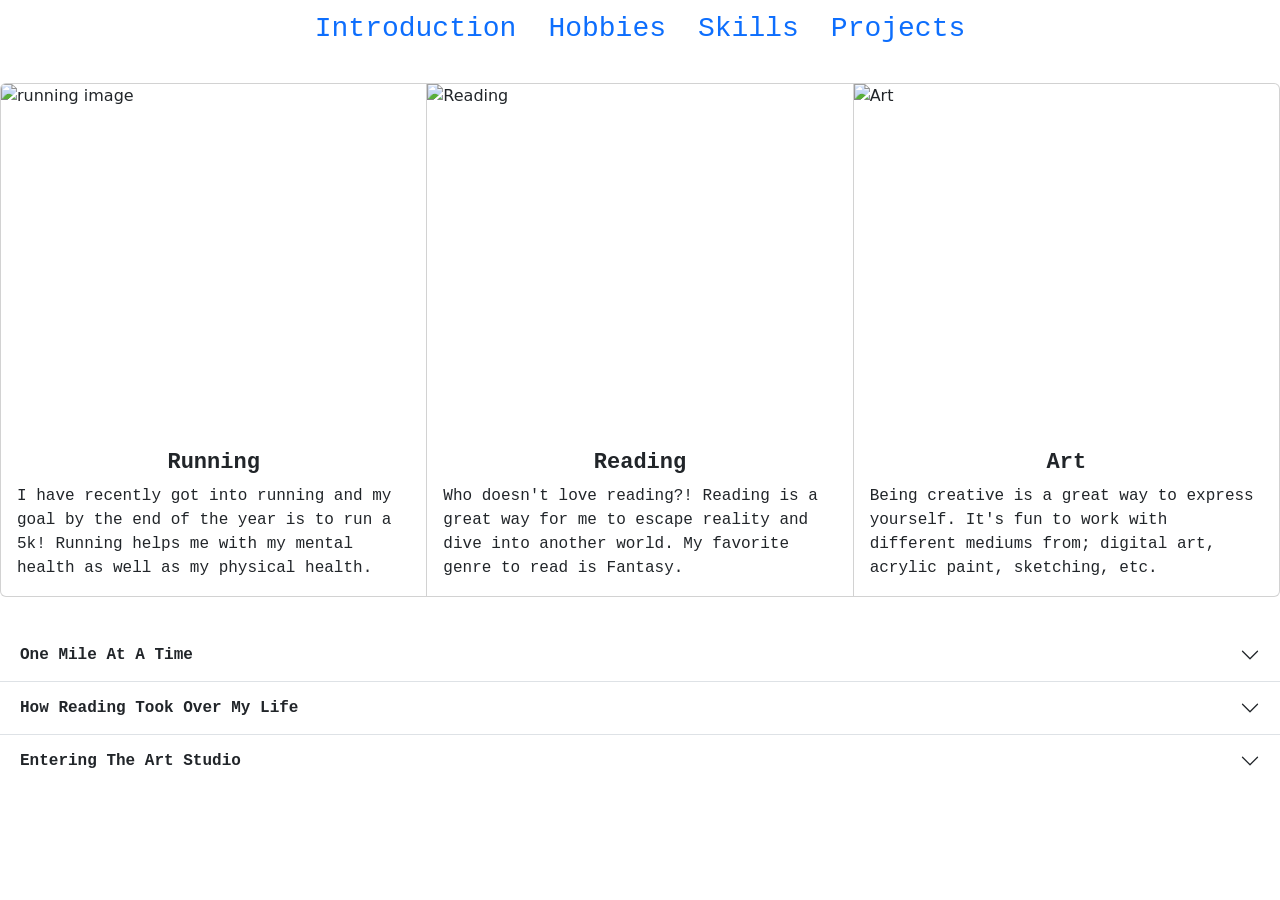
==== hobbies.html @ b494d74e "About Me Project First draft" ====
<!doctype html>
<html lang="en">
  <head>
    <meta charset="UTF-8" />
    <meta name="viewport" content="width=device-width, initial-scale=1.0" />
    <link rel="stylesheet" href="style.css" />
    <link
      href="https://cdn.jsdelivr.net/npm/bootstrap@5.3.8/dist/css/bootstrap.min.css"
      rel="stylesheet"
      integrity="sha384-sRIl4kxILFvY47J16cr9ZwB07vP4J8+LH7qKQnuqkuIAvNWLzeN8tE5YBujZqJLB"
      crossorigin="anonymous"
    />
  </head>
  <body>
    <!--Header that will be going on all pages-->
    <ul class="nav justify-content-center">
      <li class="nav-item">
        <a class="nav-link active" aria-current="page" href="index.html"
          >Introduction</a
        >
      </li>
      <li class="nav-item">
        <a class="nav-link" href="hobbies.html">Hobbies</a>
      </li>
      <li class="nav-item">
        <a class="nav-link" href="skills.html">Skills</a>
      </li>
      <li class="nav-item">
        <a class="nav-link" href="projects.html">Projects</a>
      </li>
    </ul>

    <!--Cards for different hobbies -->
    <div class="card-group">
      <div class="card">
        <img
          src="https://blog.ekosport.fr/wp-content/uploads/2023/04/top-chaussures-running.jpg"
          class="card-img-top"
          alt="running image"
        />
        <div class="card-body">
          <h5 class="card-title">Running</h5>
          <p class="card-text">
            I have recently got into running and my goal by the end of the year
            is to run a 5k! Running helps me with my mental health as well as my
            physical health.
          </p>
        </div>
      </div>
      <div class="card">
        <img
          src="https://images.stockcake.com/public/8/4/0/840903cf-7087-4ba6-b579-f9d855c4079d_large/cozy-reading-nook-stockcake.jpg"
          class="card-img-top"
          alt="Reading"
        />
        <div class="card-body">
          <h5 class="card-title">Reading</h5>
          <p class="card-text">
            Who doesn't love reading?! Reading is a great way for me to escape
            reality and dive into another world. My favorite genre to read is
            Fantasy.
          </p>
        </div>
      </div>
      <div class="card">
        <img
          src="https://www.cupore.fi/wp-content/uploads/2024/04/barbara-froes-yhsdub0hv1a-unsplash-2-scaled-aspect-ratio-920-560-1-scaled.jpg"
          class="card-img-top"
          alt="Art"
          class="card-img-top"
        />
        <div class="card-body">
          <h5 class="card-title">Art</h5>
          <p class="card-text">
            Being creative is a great way to express yourself. It's fun to work
            with different mediums from; digital art, acrylic paint, sketching,
            etc.
          </p>
        </div>
      </div>
    </div>

    <!--Accordion items that tell my story about how I got into each hobby-->
    <div class="accordion accordion-flush" id="accordionFlushExample">
      <div class="accordion-item">
        <h2 class="accordion-header">
          <button
            class="accordion-button collapsed"
            type="button"
            data-bs-toggle="collapse"
            data-bs-target="#flush-collapseOne"
            aria-expanded="false"
            aria-controls="flush-collapseOne"
          >
            <strong>One Mile At A Time</strong>
          </button>
        </h2>
        <div
          id="flush-collapseOne"
          class="accordion-collapse collapse"
          data-bs-parent="#accordionFlushExample"
        >
          <div class="accordion-body">
            Running for me has slowly started taking over my life. It started
            with my therapist wanting me to go to out for 20 minutes a day. Then
            I just wanted to get those 20 minutes over with so I started to run
            1 mile and walk around to cool down. Then I started realizing how
            much fun I was having while running, being out in the freshair with
            an airpod in listening to music. I started to feel free and not
            stuck anymore. I have now made it a challenge and goal by the end of
            the year to run a 5K!
          </div>
        </div>
      </div>
      <div class="accordion-item">
        <h2 class="accordion-header">
          <button
            class="accordion-button collapsed"
            type="button"
            data-bs-toggle="collapse"
            data-bs-target="#flush-collapseTwo"
            aria-expanded="false"
            aria-controls="flush-collapseTwo"
          >
            <strong>How Reading Took Over My Life</strong>
          </button>
        </h2>
        <div
          id="flush-collapseTwo"
          class="accordion-collapse collapse"
          data-bs-parent="#accordionFlushExample"
        >
          <div class="accordion-body">
            Since a young age I have always been in love with books. I used to
            read to my class in the first grade. Reading for me is an escape
            from reality, authors describe worlds that these characters are in
            and that is the world my mind gets teleported to. My favorite time
            to read outside of the house is when I am going on a roadtrip, being
            in the backseat with a blanket over my head, my book, a flashlight,
            and some music, I will be reading for hours!
          </div>
        </div>
      </div>
      <div class="accordion-item">
        <h2 class="accordion-header">
          <button
            class="accordion-button collapsed"
            type="button"
            data-bs-toggle="collapse"
            data-bs-target="#flush-collapseThree"
            aria-expanded="false"
            aria-controls="flush-collapseThree"
          >
            <strong>Entering The Art Studio</strong>
          </button>
        </h2>
        <div
          id="flush-collapseThree"
          class="accordion-collapse collapse"
          data-bs-parent="#accordionFlushExample"
        >
          <div class="accordion-body">
            Art is something I have always done, but I didn't start to fully
            fall in love with it until the pandemic. When the pandemic started I
            started to acrylic paint, I would paint in my room for hours (hours
            and hours is all we had!). I then got added to an art class in
            highschool and I was making drawings as big as 20in by 16in. I drew
            in a wide variety of mediums from pencil, charcoal, oil/dry pastels,
            the list goes on. Art was something that turned my brain off and
            turned on a creative side of me. I may not have a lot of time to
            draw anymore but it is still something I fall back onto
            occasionally.
          </div>
        </div>
      </div>
    </div>

    <script
      src="https://cdn.jsdelivr.net/npm/bootstrap@5.3.8/dist/js/bootstrap.bundle.min.js"
      integrity="sha384-FKyoEForCGlyvwx9Hj09JcYn3nv7wiPVlz7YYwJrWVcXK/BmnVDxM+D2scQbITxI"
      crossorigin="anonymous"
    ></script>
  </body>
</html>
---- style.css ----
.nav-item {
  font-size: 28px;
  font-family: "Courier New", Courier, monospace;
  margin-bottom: 25px;
}

.card-img-top {
  object-fit: cover;
  height: 350px !important;
}

.card-text {
  font-family: "Courier New", Courier, monospace;
}

.card-title {
  font-family: "Courier New", Courier, monospace;
  font-weight: bold;
  text-align: center;
  font-size: 22px;
}

.card-group {
  margin-bottom: 32px;
}

.accordion-body {
  font-family: "Courier New", Courier, monospace;
}

.accordion-header {
  font-family: "Courier New", Courier, monospace;
}
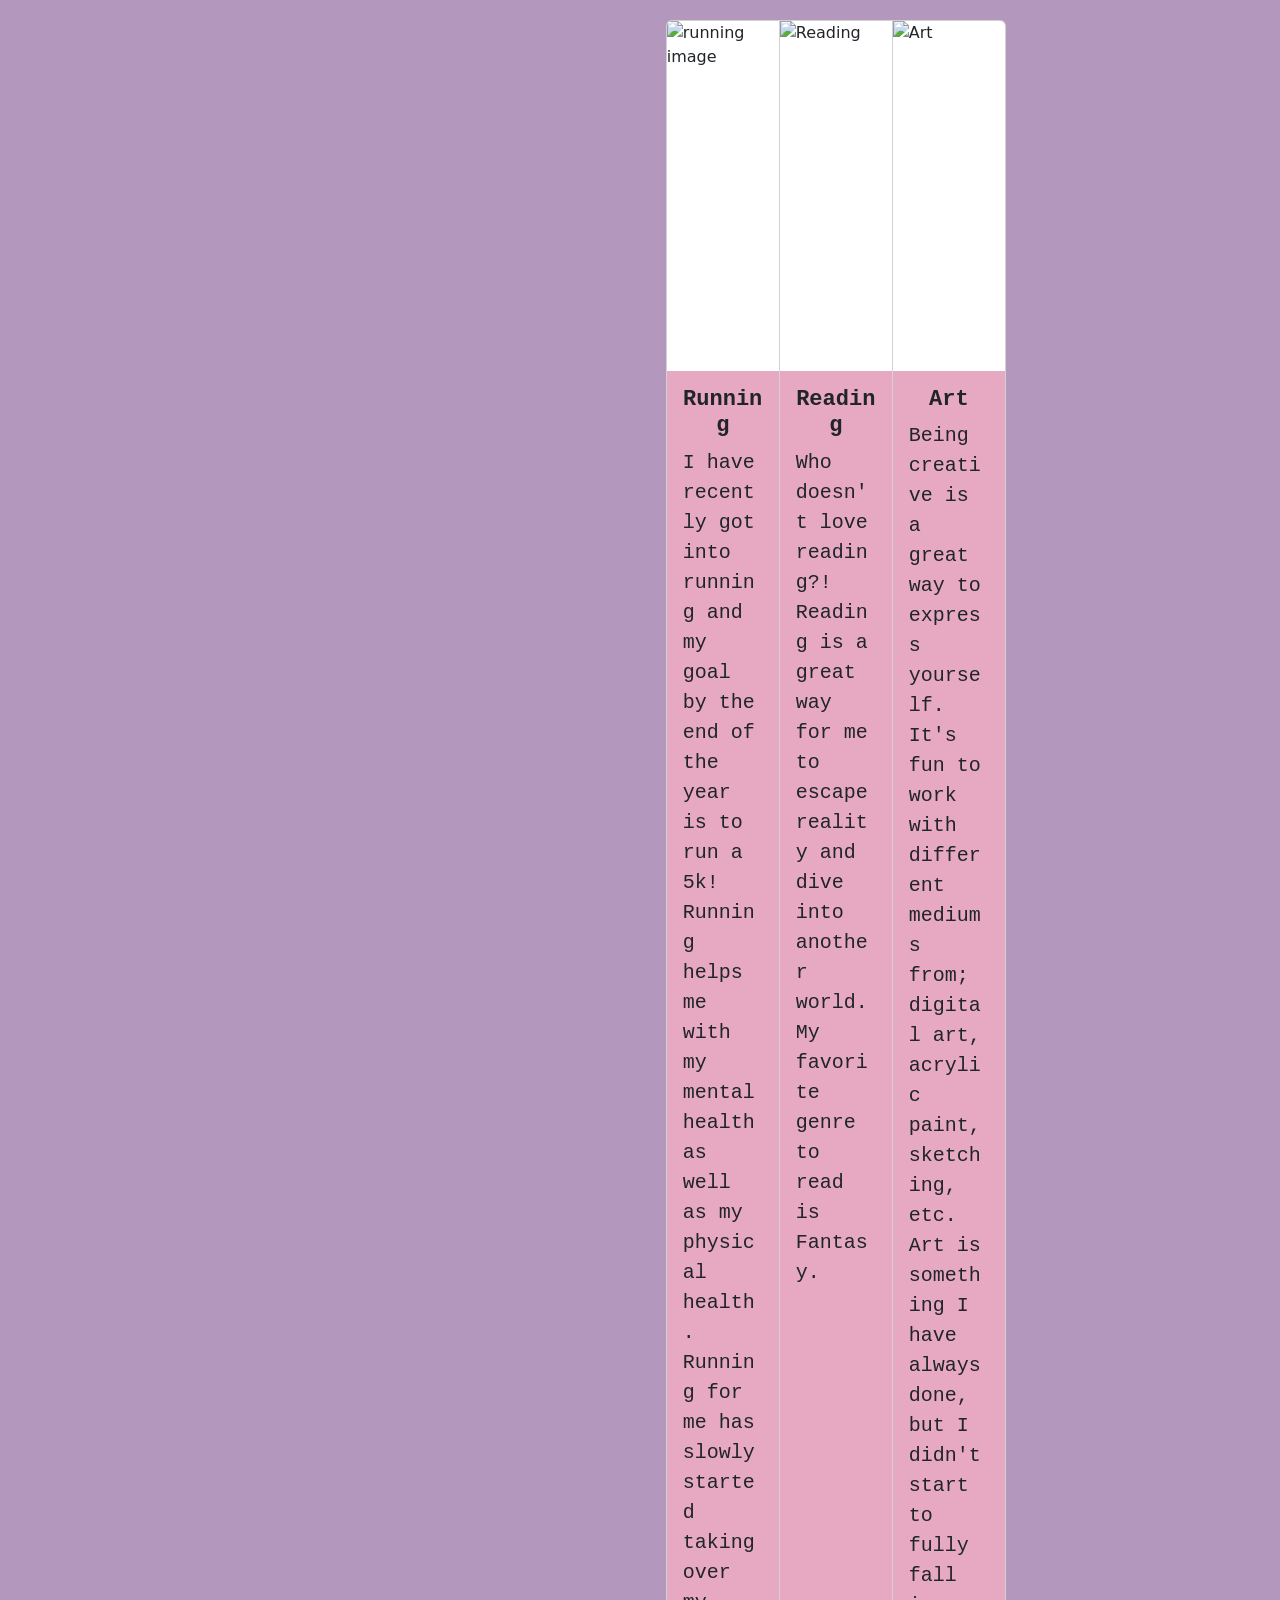
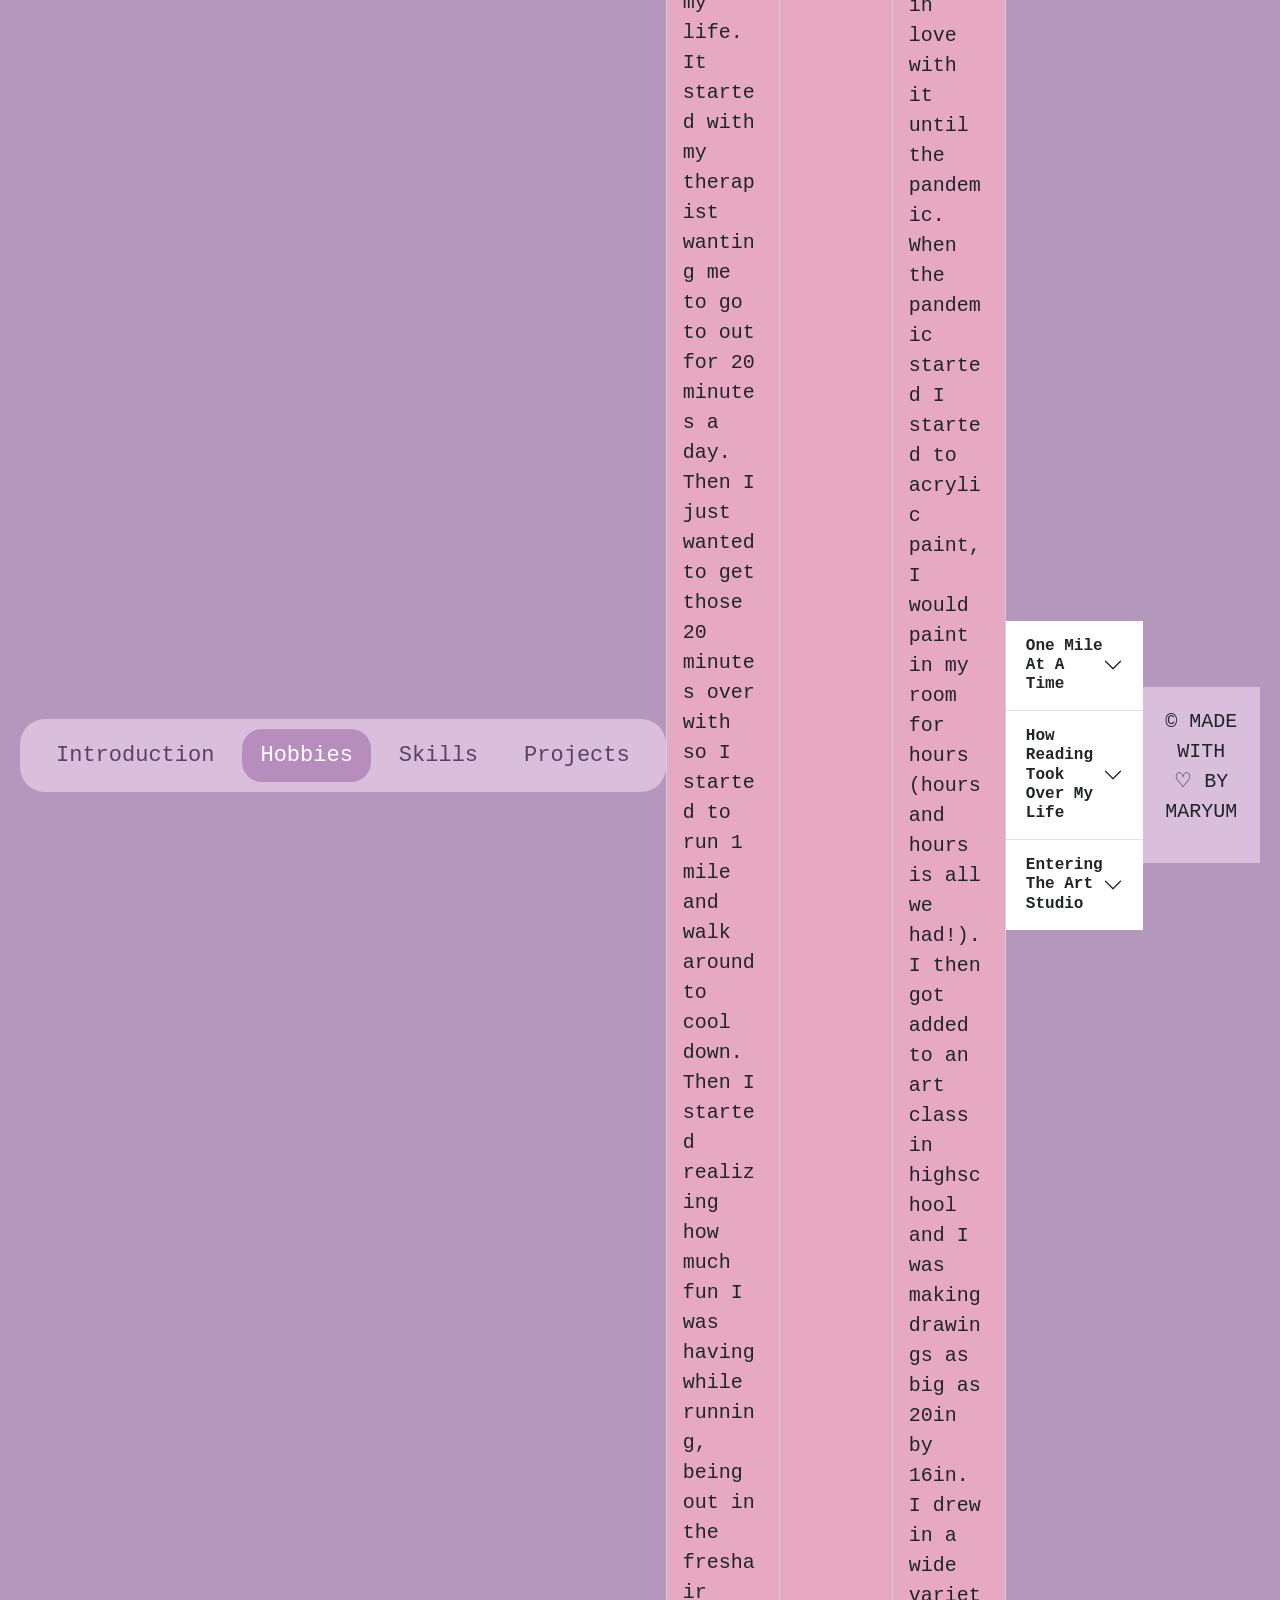
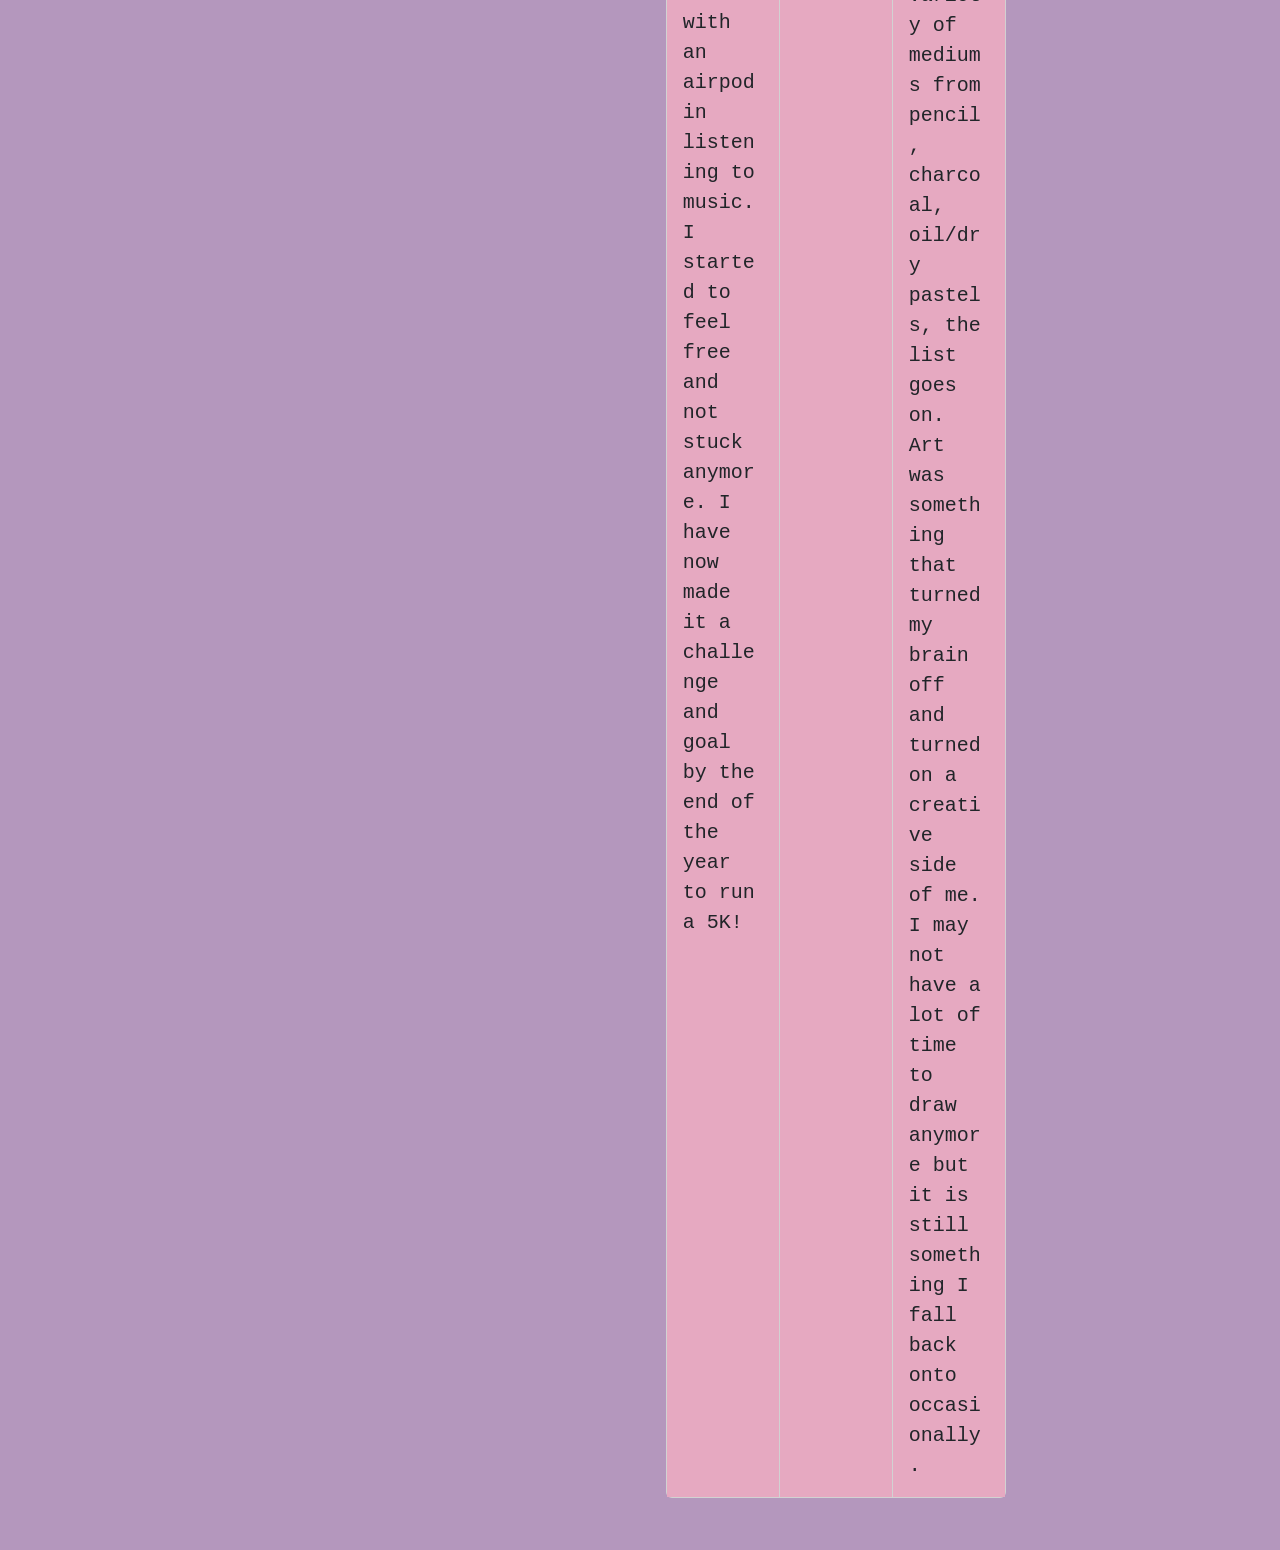
==== commit ebcd30f0: "added a lot more css Combined pages and updated things" ====
--- a/hobbies.html
+++ b/hobbies.html
@@ -11,25 +11,14 @@
       crossorigin="anonymous"
     />
   </head>
-  <body>
+  <body class="background">
     <!--Header that will be going on all pages-->
-    <ul class="nav justify-content-center">
-      <li class="nav-item">
-        <a class="nav-link active" aria-current="page" href="index.html"
-          >Introduction</a
-        >
-      </li>
-      <li class="nav-item">
-        <a class="nav-link" href="hobbies.html">Hobbies</a>
-      </li>
-      <li class="nav-item">
+    <div class="nav-justify-content-center">
+        <a class="nav-link" aria-current="page" href="index.html">Introduction</a>
+        <a class="nav-link active" href="hobbies.html">Hobbies</a>
         <a class="nav-link" href="skills.html">Skills</a>
-      </li>
-      <li class="nav-item">
         <a class="nav-link" href="projects.html">Projects</a>
-      </li>
-    </ul>
-
+    </div>
     <!--Cards for different hobbies -->
     <div class="card-group">
       <div class="card">
@@ -44,6 +33,15 @@
             I have recently got into running and my goal by the end of the year
             is to run a 5k! Running helps me with my mental health as well as my
             physical health.
+
+            Running for me has slowly started taking over my life. It started
+            with my therapist wanting me to go to out for 20 minutes a day. Then
+            I just wanted to get those 20 minutes over with so I started to run
+            1 mile and walk around to cool down. Then I started realizing how
+            much fun I was having while running, being out in the freshair with
+            an airpod in listening to music. I started to feel free and not
+            stuck anymore. I have now made it a challenge and goal by the end of
+            the year to run a 5K!
           </p>
         </div>
       </div>
@@ -75,6 +73,17 @@
             Being creative is a great way to express yourself. It's fun to work
             with different mediums from; digital art, acrylic paint, sketching,
             etc.
+
+            Art is something I have always done, but I didn't start to fully
+            fall in love with it until the pandemic. When the pandemic started I
+            started to acrylic paint, I would paint in my room for hours (hours
+            and hours is all we had!). I then got added to an art class in
+            highschool and I was making drawings as big as 20in by 16in. I drew
+            in a wide variety of mediums from pencil, charcoal, oil/dry pastels,
+            the list goes on. Art was something that turned my brain off and
+            turned on a creative side of me. I may not have a lot of time to
+            draw anymore but it is still something I fall back onto
+            occasionally.
           </p>
         </div>
       </div>
@@ -181,4 +190,7 @@
       crossorigin="anonymous"
     ></script>
   </body>
+<footer>
+    <p class="footer-info">© MADE WITH ♡ BY MARYUM</p>
+  </footer>
 </html>
--- a/style.css
+++ b/style.css
@@ -1,7 +1,48 @@
+body {
+  background-color: #B497BD;
+  height: 100%;
+  margin: 0;
+  min-height: 100vh;         
+  display: flex;              
+  justify-content: center;    
+  align-items: center;        
+  padding: 20px;              
+  box-sizing: border-box; 
+}
+
+head {
+  height: 100%;
+}
+
+h1 {
+  font-family: "Courier New", Courier, monospace;
+  font-size: 40px;
+  text-align: center;
+}
+
+h2 {
+  font-family: "Courier New", Courier, monospace;
+  font-size: 30px;
+  text-align: center;
+}
+
+.background {
+  background-color: #B497BD;
+  height: 100%;
+}
+
+.card-group {
+  margin-bottom: 32px;
+}
+
 .nav-item {
   font-size: 28px;
   font-family: "Courier New", Courier, monospace;
   margin-bottom: 25px;
+}
+
+.card-body, .accordion-header {
+  background-color: #E6A9C1;
 }
 
 .card-img-top {
@@ -21,13 +62,94 @@
 }
 
 .card-group {
-  margin-bottom: 32px;
+  width: 100%;                
+  max-width: 600px;
+}
+
+.col-md-6 {
+  border-radius: 50%;
 }
 
 .accordion-body {
   font-family: "Courier New", Courier, monospace;
 }
 
-.accordion-header {
+.intro {
   font-family: "Courier New", Courier, monospace;
+  font-size: 20px;
+  text-align: center;
 }
+
+p {
+  font-family: "Courier New", Courier, monospace;
+  font-size: 20px;
+}
+
+.figure {
+  width: 750px; 
+  height: auto;
+  filter: drop-shadow(4px 4px 8px rgba(0, 0, 0, 0.3));
+}
+
+.hobbie-desc {
+  background-color: #5a1f36;
+}
+
+.container {
+  margin-top: 50px;
+  margin-left: 20px;
+  margin-right: 20px;
+  margin-bottom: 50px;
+  background-color: #E6A9C1;
+  border-radius: 10px;
+}
+
+/* Navigation container */
+.nav-justify-content-center {
+  display: flex;
+  justify-content: center;
+  align-items: center;
+  gap: 10px;
+
+  width: fit-content;
+  margin: 20px auto 60px;
+  padding: 10px 18px;
+
+  background-color: #d9bfdc;
+  border-radius: 25px;
+}
+
+/* Navigation links */
+.nav-justify-content-center .nav-link {
+  color: #594365;
+  font-family: "Courier New", monospace;
+  font-size: 22px;
+
+  padding: 10px 18px;
+  border-radius: 20px;
+
+  text-decoration: none;
+  transition: 0.3s ease;
+}
+
+/* Hover effect */
+.nav-justify-content-center .nav-link:hover {
+  background-color: #b78dbd;
+  color: white;
+}
+
+/* Active page */
+.nav-justify-content-center .nav-link.active {
+  background-color: #b78dbd;
+  color: white;
+}
+
+footer {
+  padding: 60px;
+  background-color: #d9bfdc;
+  padding: 20px;
+  text-align: center;
+  font-family: "Courier New", Courier, monospace;
+  font-size: 20px;
+  bottom: 0;
+}
